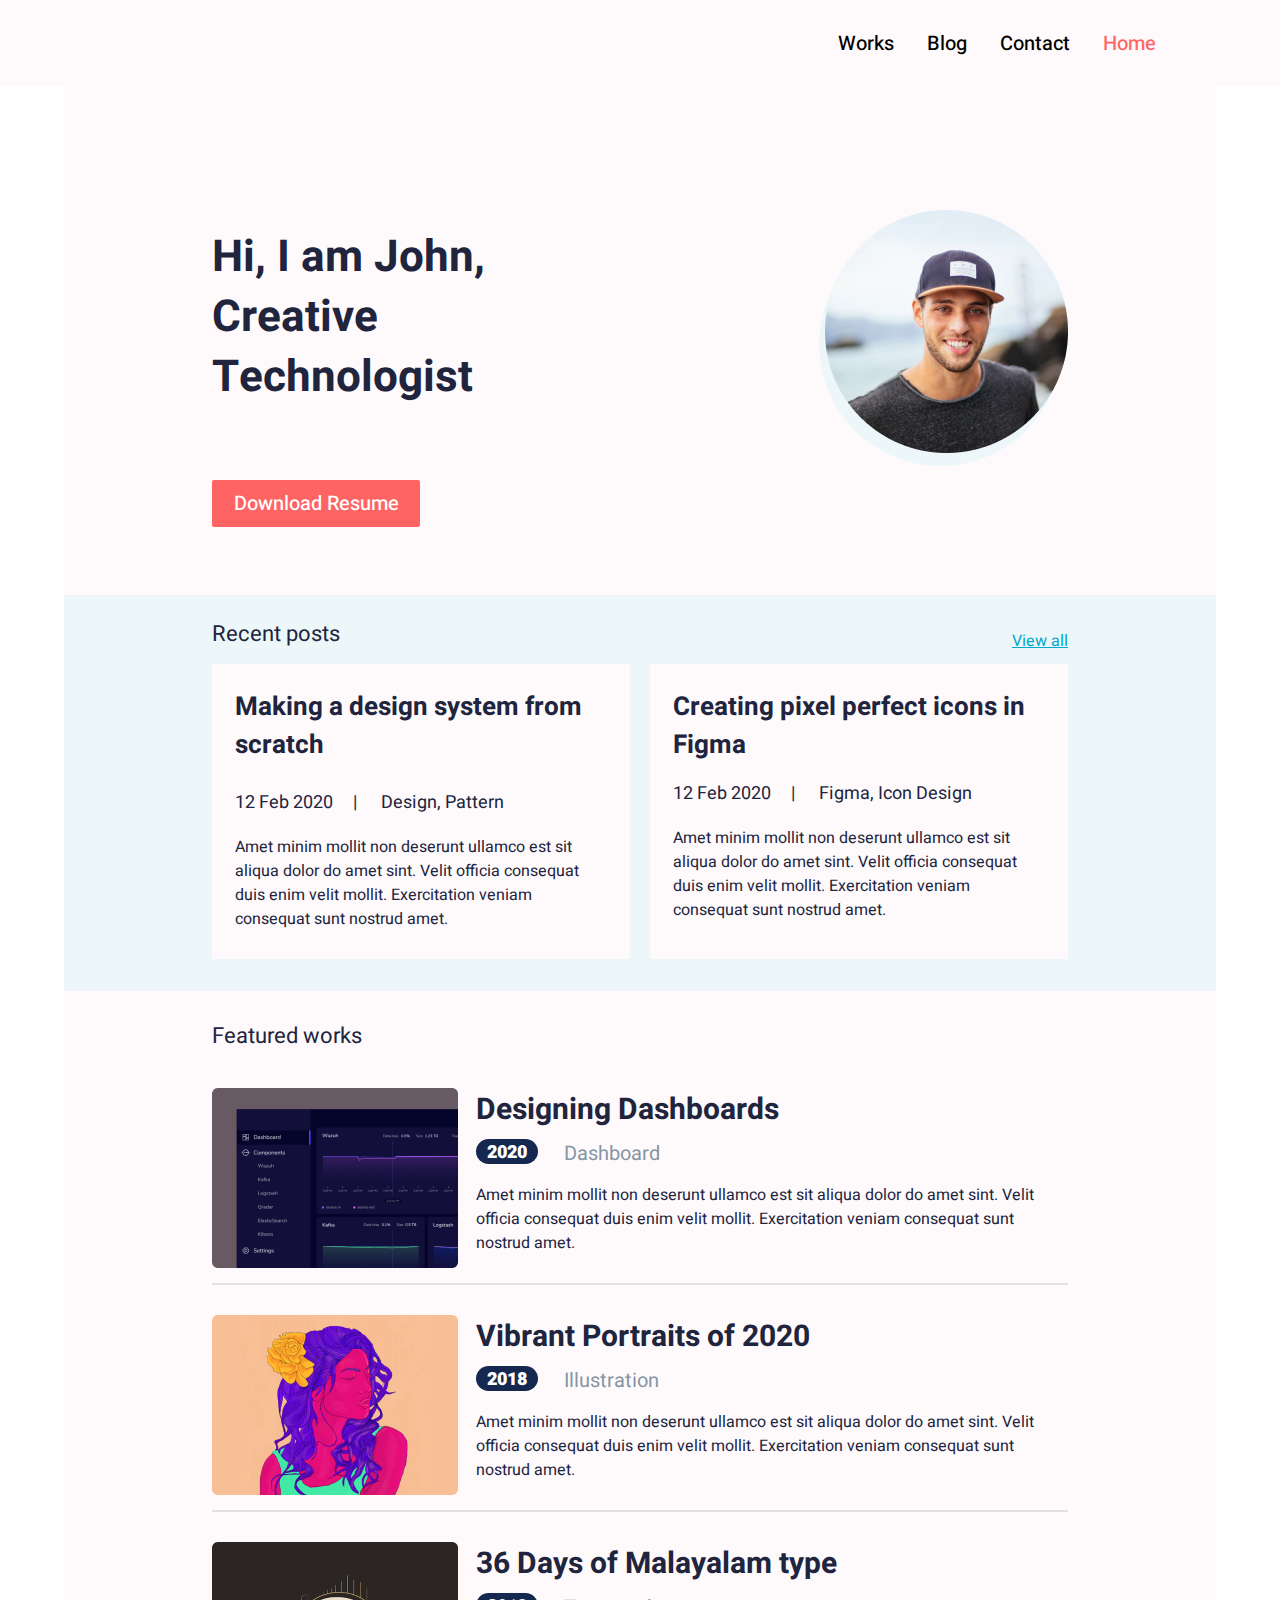
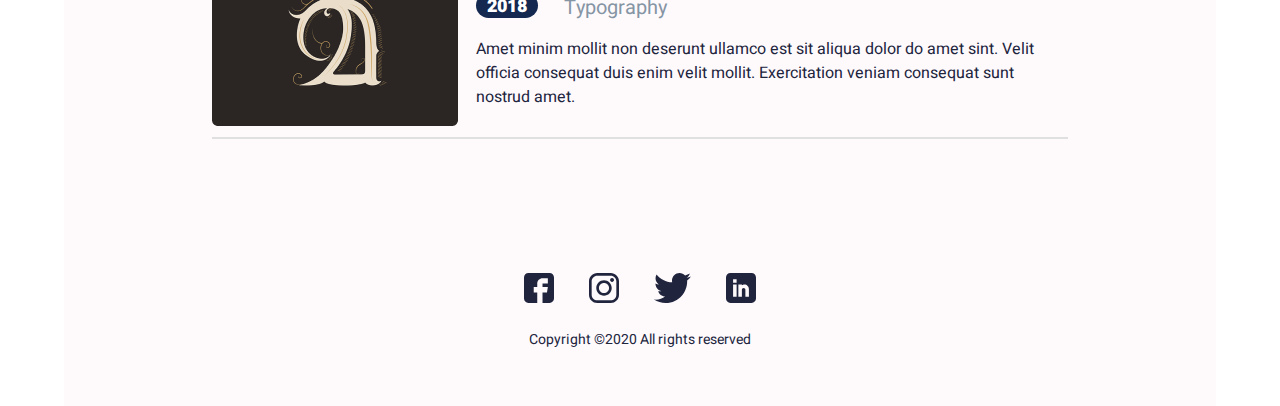
==== index.html @ 5bffc202 "finished project" ====
<!DOCTYPE html>
<html lang="zxx">
  <head>
    <meta charset="UTF-8" />
    <meta http-equiv="X-UA-Compatible" content="IE=edge" />
    <meta name="viewport" content="width=device-width, initial-scale=1.0" />
    <title>John`s work</title>
    <!-- Font -->
    <link
      href="https://fonts.googleapis.com/css?family=Heebo:regular,500,700,900"
      rel="stylesheet"
    />
    <link
      href="http://fonts.cdnfonts.com/css/circular-std?styles=17907"
      rel="stylesheet"
    />
    <link
      href="//db.onlinewebfonts.com/c/860c3ec7bbc5da3e97233ccecafe512e?family=Circular+Std+Book"
      rel="stylesheet"
      type="text/css"
    />
    <link rel="stylesheet" href="/Styles.css" />
    <script
  src="https://code.jquery.com/jquery-3.5.1.slim.js"
  integrity="sha256-DrT5NfxfbHvMHux31Lkhxg42LY6of8TaYyK50jnxRnM="
  crossorigin="anonymous"></script>
    <script src="js.js"></script>
    <style>
.home{
  color: #ff6464;
}
    </style>
  </head>

  <body>
    <div class="wrapper">
      <!------------------------------- Nav bar ---------------------------------------->
      <header class="header">
       
        <nav class="header-container"> 
          <div class="header-burger">
          <span></span>
          </div>
          <ul class="menu-list">
            <li class="menu-item">
              <a class="nav-link" href="work.html">Works</a>
            </li>
            <li class="menu-item">
              <a class="nav-link" href="blog.html">Blog</a>
            </li>
            <li class="menu-item">
              <a class="nav-link" href="">Contact</a>
            </li>
            <li class="menu-item">
              <a class="nav-link home" href="#">Home</a>
            </li>
          </ul>
        </nav>
      </header>
      <main class="page">
        <!------------------------------------- PAGE INTRODUCTION (HERO) --------------------------------------->
        <section class="hero">
          <div class="hero-container container">
            <div class="hero-photo">
              <img src="/images/John.png" alt="User photo" title="John" />
            </div>
            <div class="photo-shadow"></div>
            <div class="hero-text">
              <h1 class="introduction-greeting">
                Hi, I am John,<br />Creative Technologist
              </h1>
              <p class="introduction-content">
                Amet minim mollit non deserunt ullamco est sit aliqua dolor do
                amet sint. Velit officia consequat duis enim velit mollit.
                Exercitation veniam consequat sunt nostrud amet.
              </p>
              <div class="button">
                <a href="href////////" class="button-text" download="Resume"
                  >Download Resume</a
                >
              </div>
            </div>
          </div>
        </section>
        <!------------------------------------- SECOND SECTION OF THE PAGE --------------------------------->
        <section class="second-part">
          <div class="second-part-container container">
            <div class="posts-options">
              <div class="recent-posts">Recent posts</div>
              <a href="href//////" target="_blank" class="view-all">View all</a>
            </div>
            <div class="posts">
              <!---------------------------------- First post ----------------------------------->
              <article class="first-post">
                <a href="href\\;;;;;" target="_blank" >
                  <h2 class="post-heading">Making a design system from scratch</h2></a
                ></a>
              <pre><time datetime="2020-02-12">12 Feb 2020</time>     |      Design, Pattern</pre>
                <p class="post-summary">
                  Amet minim mollit non deserunt ullamco est sit aliqua dolor do
                  amet sint. Velit officia consequat duis enim velit mollit.
                  Exercitation veniam consequat sunt nostrud amet.
                </p>
              </article>
              <!-------------------------------- Second post ------------------------------------>
              <article class="second-post">
                <a href="href\\;;;;;" target="_blank" class="post-heading"
                  >Creating pixel perfect icons in Figma</a
                >
                <pre><time datetime="2020-02-12">12 Feb 2020</time>     |      Figma, Icon Design</pre>
                <p class="post-summary">
                  Amet minim mollit non deserunt ullamco est sit aliqua dolor do
                  amet sint. Velit officia consequat duis enim velit mollit.
                  Exercitation veniam consequat sunt nostrud amet.
                </p>
              </article>
            </div>
          </div>
        </section>

        <!------------------------------- WORKS PARTS --------------------------------------->
        <section class="works-container container">
          <div class="Works-heading">
            <div class="table-cell">Featured works</div>
          </div>
          <div class="Featured-works">
            <!------------------------------ First work ----------------------------------->
            <article class="work-container">
              <a href="dashboards.html" target="_blank"
                ><img
                  src="/images/Fworks_1.png"
                  alt="work 1 photo"
                  class="work-img"
              /></a>
              <div class="work-discription">
                <a href="dashboards.html" target="_blank">
                  <h2 class="work-heading">Designing Dashboards</h2> </a
                >
                <div class="year-and-scope">
                  <div class="year">2020</div>
                  <div class="work-scope">Dashboard</div>
                </div>
                <p class="work-discription-text">
                  Amet minim mollit non deserunt ullamco est sit aliqua dolor do
                  amet sint. Velit officia consequat duis enim velit mollit.
                  Exercitation veniam consequat sunt nostrud amet.
                </p>
              </div>
            </article>
            <hr />
            <!------------------------------ Second work ----------------------------------->
            <article class="work-container">
              <a href="href\\...work2" target="_blank">
                <img src="/images/Fworks_2.png" alt="work 2 photo" width="246"
              /></a>

              <div class="work-discription">
                <a href="href\\...work2" target="_blank" 
                  >
                  <h2 class="work-heading">Vibrant Portraits of 2020</h2> </a
                >
                <div class="year-and-scope">
                  <div class="year">2018</div>
                  <div class="work-scope">Illustration</div>
                </div>
                <p class="work-discription-text">
                  Amet minim mollit non deserunt ullamco est sit aliqua dolor do
                  amet sint. Velit officia consequat duis enim velit mollit.
                  Exercitation veniam consequat sunt nostrud amet.
                </p>
              </div>
            </article>
            <hr />
            <!------------------------------ Third work ----------------------------------->
            <article class="work-container">
              <a href="href\\...work3" target="_blank">
                <img src="/images/Fworks_3.png" alt="work 3 photo" width="246"
              /></a>
              <div class="work-discription">
                <a href="href\\...work3" target="_blank" 
                  >
                  <h2 class="work-heading">36 Days of Malayalam type</h2></a
                >
                <div class="year-and-scope">
                  <div class="year">2018</div>
                  <div class="work-scope">Typography</div>
                </div>
                <p class="work-discription-text">
                  Amet minim mollit non deserunt ullamco est sit aliqua dolor do
                  amet sint. Velit officia consequat duis enim velit mollit.
                  Exercitation veniam consequat sunt nostrud amet.
                </p>
              </div>
            </article>
            <hr />
          </div>
          <hr class="mobile-hr" />
        </section>
      </main>
      <!-------------------------------------- Footer ------------------------------------------>
      <footer>
        <div class="footer-container container">
          <div class="footer-content">
            <div class="vector-icons">
              <object type="image/svg+xml" data="picture.svg">
                <a href="{Facebook_url}" target="_blank"
                  ><img alt="Facebook icon" src="/Vector_icons_svg/fb.svg"
                /></a>
              </object>
              <object type="image/svg+xml" data="picture.svg">
                <a href="{Insta_url}" target="_blank"
                  ><img alt="Instagram icon" src="/Vector_icons_svg/insta.svg"
                /></a>
              </object>
              <object type="image/svg+xml" data="picture.svg">
                <a href="{Group_url}" target="_blank" class="svg"
                  ><img alt="Group icon" src="/Vector_icons_svg/Group.svg"
                /></a>
              </object>
              <object type="image/svg+xml" data="picture.svg">
                <a href="{Linkedin_url}" target="_blank"
                  ><img
                    alt="Linkedin icon"
                    src="/Vector_icons_svg/Linkedin.svg"
                /></a>
              </object>
            </div>
            <div class="copyright">Copyright ©2020 All rights reserved</div>
          </div>
        </div>
      </footer>
    </div>
  </body>
</html>
---- Styles.css ----
*,
*::before,
*::after {
  box-sizing: border-box;
  margin: 0px;
  padding: 0px;
}
a {
  text-decoration: none;
  color: inherit;
}
Ul,
ol,
li {
  list-style: none;
}

h1,
h2,
h3,
h5,
h6 {
  font-size: inherit;
  font-weight: inherit;
}

.header-container,
.hero-container,
.works-container,
.footer-container,
.blog-container,
.my-work-container {
  background-color: rgb(254, 250, 252);
}

body {
  font-family: "Heebo";
  font-style: normal;
  height: 100%;
  color: #21243d;
}

.wrapper {
  min-height: 100%;
  overflow: hidden;
  display: flex;
  flex-direction: column;
}

.container {
  max-width: 1152px;
  margin: 0 auto;
  padding: 0px 148px 0px 148px;
}
@media (max-width: 376px) {
  .container {
    max-width: none;
    padding: 0px 10px 0px 10px;
  }
  body.lock {
    overflow: hidden;
  }
}

/* ----------------------------HEADER--------------------------- */
.header {
  position: fixed;
  top: 0px;
  left: 0px;
  width: 100%;
  z-index: 50;
}
.header::before {
  content: "";
  position: absolute;
  top: 0;
  left: 0;
  width: 100%;
  height: 100%;
  background-color: rgb(254, 250, 252);
  z-index: 2;
}
.header-burger {
  display: none;
}
.header-container {
  margin: 0px auto;
  max-width: 1152px;
  padding-right: 60px;
  height: 86px;
  display: flex;
  align-items: center;
  justify-content: flex-end;
}
.menu-list {
  display: flex;
  flex-direction: row;
  position: relative;
  z-index: 3;
}

.menu-item:not(:last-child) {
  margin: 0px 33px 0px 0px;
}

.nav-link {
  text-decoration: none;
  font-weight: 500;
  font-size: 20px;
  line-height: 29px;
  color: #000000;
}

@media (max-width: 376px) {
  .header-container {
    height: 50px;
    padding-right: 18px;
  }
  .header-burger {
    display: block;
    position: relative;
    width: 30px;
    height: 20px;
    z-index: 3;
  }
  .header-burger:before,
  .header-burger:after {
    content: "";
    position: absolute;
    left: 0;
    background-color: #21243d;
    height: 2px;
    width: 100%;
    transition: all 0.4s;
  }

  .header-burger:before {
    top: 0;
  }
  .header-burger.active:before {
    transform: rotate(45deg);
    top: 9px;
  }
  .header-burger.active:after {
    transform: rotate(-45deg);
    bottom: 9px;
  }
  .header-burger.active span {
    transform: scale(0);
  }

  .header-burger:after {
    bottom: 0;
  }
  .header-burger span {
    position: absolute;
    left: 0;
    background-color: #21243d;
    height: 2px;
    width: 100%;
    top: 9px;
    transition: all 0.4s;
  }
  .menu-list {
    position: fixed;
    left: 0;
    top: -100%;
    width: 100%;
    height: 100%;
    background-color: #edf7fa;
    z-index: 1;
    padding: 70px 0px 0px 40px;
    display: block;
  }
  .menu-list.active {
    top: 0px;
    transition: all 0.5s;
  }
  .nav-link {
    font-weight: 500;
    font-size: 50px;
    line-height: 95px;
  }
}

/* ---------------------------------------PAGE---------------------------- */

.hero-container {
  height: 595px;
  display: flex;
  flex-direction: row-reverse;
  justify-content: space-between;
  position: relative;
}
@media (max-width: 376px) {
  main {
    height: 100%;
    overflow: hidden;
  }

  .hero-container {
    flex-direction: column;
    align-items: center;
    flex: 0 1 auto;
    height: 100%;
  }
}

/* ------------------------------PAGE INTRODUCTION------------------------ */
.hero {
  width: 100%;
  height: 29.152%;
}

.hero-text {
  margin-top: 228px;
  max-width: 50%;
  display: flex;
  flex-direction: column;
  align-items: flex-start;
}

.hero-photo {
  width: 243px;
  height: 243px;
  position: relative;
  z-index: 2;
  top: 210px;
  border-radius: 50%;
}
.hero-photo:hover {
  box-shadow: 0 0 25px rgba(90, 98, 221, 0.6);
}

.hero-photo img {
  width: 100%;
  height: 100%;
}

.photo-shadow {
  position: absolute;
  z-index: 1;
  width: 243px;
  height: 243px;
  left: 755px;
  top: 223px;
  background: #edf7fa;
  border-radius: 50%;
}

h1 {
  font-weight: 700;
  font-size: 44px;
  line-height: 60px;
}
.page-greeting {
  margin: 210px;
}
.introduction-content {
  color: rgb(254, 250, 252);
  font-weight: 400;
  font-size: 16px;
  line-height: 24px;
}
.button-text {
  display: table-cell;
  vertical-align: middle;
  color: white;
  font-weight: 500;
  font-size: 20px;
  line-height: 29px;
  text-align: center;
}

.button {
  display: table;
  width: 208px;
  height: 47px;
  background: #ff6464;
  border-radius: 2px;
  border: 0;
}

.button:hover {
  box-shadow: 0 0 15px rgba(33, 33, 33, 0.6);
}
@media (max-width: 376px) {
  .hero {
    height: 100%;
  }
  .hero-photo {
    width: 170.86px;
    height: 170.86px;
    top: 83px;
  }

  .hero-photo img {
    width: 100%;
    height: 100%;
  }

  .photo-shadow {
    position: absolute;
    z-index: 1;
    width: 174.38px;
    height: 180px;
    left: 97px;
    top: 83px;
  }

  .hero-text {
    max-width: 100%;
    align-items: center;
    margin-top: 109px;
    padding: 58px;
  }

  h1.introduction-greeting {
    width: 312px;
  }
  .introduction-content {
    color: white;
    width: 328px;
    margin-top: 21px;
    font-weight: 400;
    font-size: 16px;
    line-height: 24px;
    color: inherit;
    text-align: center;
    padding: 0px 3px;
  }

  h1 {
    font-size: 32px;
    line-height: 40px;
    text-align: center;
  }
  .button {
    margin-top: 27px;
  }
}
/* ------------------------ POSTS SECTION OF THE PAGE ----------------------------- */
.second-part-container {
  height: 396px;
  background-color: #edf7fa;
}
.posts-options {
  display: flex;
  flex-direction: row;
  justify-content: space-between;
}
.recent-posts {
  padding-top: 9px;
  width: 130px;
  height: 60px;
  font-weight: 400;
  font-size: 22px;
  line-height: 60px;
}
.view-all {
  width: 208px;
  height: 20px;
  margin-top: 34px;
  margin-bottom: 15px;
  font-weight: 400;
  font-size: 16px;
  line-height: 24px;
  text-align: right;
  text-decoration: underline;
  color: #00a8cc;
}

/* ----------------------------- First and second posts -------------------------- */
.posts {
  display: flex;
  flex-direction: row;
  justify-content: space-between;
  height: 328px;
}

.first-post,
.second-post {
  width: 418px;
  height: 295px;
  padding-top: 24px;
  padding-left: 23px;
  padding-right: 21px;
  background-color: rgb(254, 250, 252);
}
.first-post:hover,
.second-post:hover {
  -webkit-transform: scale(1.1);
  -ms-transform: scale(1.1);
  transform: scale(1.1);
}

.post-heading {
  color: inherit;
  width: 374px;
  height: 85px;
  font-weight: 700;
  font-size: 26px;
  line-height: 38px;
}

pre {
  font-family: inherit;
  width: 374px;
  height: 34px;
  font-weight: 400;
  font-size: 18px;
  line-height: 26px;
  margin-top: 17px;
  margin-bottom: 11px;
}
/* 
h5 {
  font-weight: 400;
  font-size: 16px;
  line-height: 24px;
} */
.post-summary {
  font-weight: 400;
  font-size: 16px;
  line-height: 24px;
  width: 368px;
  height: 117px;
  left: 171px;
  top: 835px;
}

@media (max-width: 376px) {
  .second-part-container {
    height: 647px;
  }

  .recent-posts {
    padding-top: 9px;
    width: 105px;
    height: 60px;
    font-size: 18px;
    line-height: 60px;
  }
  .view-all {
    visibility: hidden;
  }
  .posts {
    flex-direction: column;
  }
  .first-post {
    margin-bottom: 17px;
  }
  .second-post {
    margin-bottom: 38px;
  }

  .first-post,
  .second-post {
    width: 354px;
    height: 266px;
    padding-top: 12px;
    padding-left: 19px;
    padding-right: 8px;
  }
  .post-heading {
    width: 327px;
    height: 60px;
    font-size: 22px;
    line-height: 30px;
  }
  pre {
    font-size: 16px;
    line-height: 24px;
    width: 300px;
    height: 24px;
    margin-top: 12px;
    margin-bottom: 19px;
  }

  .post-summary {
    font-size: 16px;
    line-height: 24px;
    width: 314px;
    height: 117px;
    left: 30px;
    top: 853px;
  }
}
/* -------------------------------------- WORKS SECTION OF THE PAGE----------------------------------------- */
.Works-heading {
  display: table;
  width: 170px;
  height: 60px;
  font-weight: 400;
  font-size: 22px;
  line-height: 60px;
  color: #21243d;
  padding-top: 15px;
}
.table-cell {
  display: table-cell;
  vertical-align: middle;
  width: 100%;
  height: 100%;
}
.Featured-works {
  padding: 22px 0px 85px 0px;
}
.Featured-works > *:not(:first-child) {
  padding-top: 30px;
}

.work-container {
  display: flex;
  flex-direction: row;
}

.work-discription {
  margin-left: 18px;
}
.work-heading {
  color: inherit;
  width: 375px;
  height: 44px;
  font-weight: 700;
  font-size: 30px;
  line-height: 44px;
}
.year-and-scope {
  display: flex;
  flex-direction: row;
  margin-top: 7px;
}
.year {
  width: 62px;
  height: 25px;
  background: #142850;
  border-radius: 16px;
  font-weight: 900;
  font-size: 18px;
  color: #ffffff;
  text-align: center;
}
.work-scope {
  width: 374px;
  height: 34px;
  font-weight: 400;
  font-size: 20px;
  line-height: 29px;
  color: #8695a4;
  margin-left: 26px;
}
.work-discription-text {
  width: 594px;
  height: 100px;
  padding-right: 14px;
  margin-top: 10px;
}
hr {
  border: 1px solid #e0e0e0;
}
hr {
  padding-top: 0px !important;
}
.mobile-hr {
  display: none;
}

@media (max-width: 376px) {
  .works-container {
    height: 670px;
    width: 375px;
    padding-bottom: 150px;
  }
  .Works-heading {
    font-size: 18px;
    padding-top: 0px;
    margin-left: 10px;
  }

  .Featured-works > *:not(:first-child) {
    visibility: hidden;
    display: flex;
    justify-content: center;
  }
  .Featured-works {
    padding: 0px;
    height: 457px;
  }

  .work-container {
    display: flex;
    flex-direction: column;
    width: 344px;
  }
  .work-img {
    height: 230px;
    width: 339px;
    margin-left: 10px;
  }

  .work-discription {
    padding-top: 17px;
    height: 225px;
    margin-left: 10px;
  }
  .work-heading {
    color: inherit;
    width: 300px;
    font-size: 24px;
    line-height: 30px;
  }

  .year-and-scope {
    margin-top: 16px;
  }
  .year {
    font-size: 16px;
    text-align: center;
  }
  .work-scope {
    width: 80px;
    height: 24px;
    font-size: 16px;
    line-height: 24px;
    margin-left: 22px;
  }
  .work-discription-text {
    margin-top: 25px;
    width: 339px;
    padding-right: 0px;
  }
  .mobile-hr {
    display: block;
    margin-top: 17px;
  }
  hr {
    width: 344px;
  }
}

/* ------------------------------------------- FOOTER -------------------------------------- */
.footer-container {
  height: 182px;
}
.footer-content {
  padding-top: 49px;
  height: 81px;
  display: flex;
  flex-direction: column;
  align-items: center;
}
.vector-icons {
  margin-bottom: 26px;
  width: 232px;
  display: flex;
  justify-content: space-between;
}
object {
  height: 30px;
}
object:hover {
  box-shadow: 0 0 11px rgba(33, 33, 33, 0.7);
}

.copyright {
  height: 21px;
  font-weight: 400;
  font-size: 14px;
  line-height: 21px;
  text-align: center;
}

@media (max-width: 376px) {
  .footer-container {
    height: 182px;
  }
}

/* --------------------------------------- BLOG ---------------------------------------- */

.blogs-content,
.works-content {
  padding: 160px 0px 0px 0px;
  width: 682px;
  display: flex;
  flex-direction: column;
  text-align: left;
  margin: 0px auto;
}

.page-heading {
  margin-bottom: 55px;
}

.blog-title {
  color: inherit;
  width: 682px;
  height: 47px;
  font-weight: 500;
  font-size: 30px;
  line-height: 44px;
}

.date-and-scope {
  width: 374px;
  height: 34px;
  font-weight: 400;
  font-size: 20px;
  line-height: 29px;
  margin-bottom: 15px;
}
.express {
  font-weight: 400;
  font-size: 20px;
  line-height: 29px;
  color: #8695a4;
}

.blog-discription {
  margin-bottom: 29px;
}
.line {
  margin-bottom: 32px;
}
.blogs-content > .line:last-of-type {
  margin-bottom: 53px;
}

@media (max-width: 376px) {
  .blog-container,
  .works-container {
    width: 375px;
  }
  .blogs-content {
    padding: 74px 0px 0px 0px;
    width: 339px;
  }

  h1.page-heading {
    margin-bottom: 18px;
    font-size: 30px;
    width: 62px;
    height: 60px;
  }
  .blog-title {
    width: 312px;
    height: 38px;
    font-size: 26px;
    line-height: 38.19px;
  }
  .date-and-scope {
    width: 100%;
    height: 24px;
    font-size: 16px;
    line-height: 24px;
    margin-bottom: 17px;
  }
  .express {
    font-size: 16px;
    line-height: 23.5px;
  }
  .blog-discription {
    margin-bottom: 24px;
  }
  .line {
    margin-bottom: 18px;
  }
  .blogs-content > .line:last-of-type {
    margin-bottom: 57px;
  }
}

/* --------------------------------------- WORK PAGE ---------------------------------------- */

.narrow-work-discription {
  width: 432px;
  height: 93px;
  padding-right: 14px;
  margin-top: 12px;
  margin-bottom: 47px;
}

.four-featured-works {
  padding: 22px 0px 85px 0px;
}
.four-featured-works > *:not(:first-child) {
  padding-top: 43px;
}
.extra-work {
  display: none;
}

@media (max-width: 376px) {
  .works-content {
    padding: 74px 0px 0px 0px;
    width: 376px;
  }

  .four-featured-works > *:not(:first-child) {
    visibility: hidden;
    display: flex;
    justify-content: center;
  }
  .four-featured-works {
    padding: 0px;
    height: 457px;
    width: 376px;
  }
  .narrow-work-discription {
    margin-top: 25px;
    width: 339px;
    padding-right: 0px;
  }
  .after-1-work-hr {
    margin-top: 17px;
  }
  .extra-work {
    display: flex;
    flex-direction: column;
    width: 344px;
    margin-top: 22px;
  }
  .last-hr {
    margin-top: 17px;
  }
}

/* --------------------------------------- DASHBOARD PAGE ---------------------------------------- */
.dashboard-content {
  padding-top: 148px;
}
.dashboard-heading {
  margin-bottom: 30px;
}
.year-pink-bgc {
  background-color: #ff7c7c;
}

.dashboard-scope {
  margin-left: 17px;
  margin-bottom: 23px;
}
.dash-discription {
  margin-bottom: 46px;
}
.taxi-discription {
  margin-bottom: 30px;
}
.dash-img {
  margin-bottom: 54px;
}
.taxi-img,
.form-img {
  margin-bottom: 27px;
}
.heading-1 {
  font-weight: 500;
  font-size: 30px;
  line-height: 35px;
  margin-bottom: 15px;
}
.heading-2 {
  font-weight: 500;
  font-size: 24px;
  line-height: 30px;
  margin-bottom: 30px;
}
@media (max-width: 376px) {
  .dashboard-content {
    padding-top: 82px;
  }
  h1.dashboard-heading {
    font-size: 30px;
    line-height: 40px;
    margin-bottom: 23px;
    width: 339px;
    height: 80px;
  }

  .dashboard-scope {
    width: 262px;
    margin-left: 15px;
    margin-bottom: 24px;
  }
  .dash-discription {
    margin-bottom: 23px;
    width: 339px;
    height: 96px;
  }
  .taxi-discription {
    margin-bottom: 24px;
    width: 339px;
    height: 96px;
  }
  .dash-img {
    margin-bottom: 54px;
  }
  .taxi-img {
    margin-bottom: 23px;
  }

  .form-img {
    margin-bottom: 30px;
  }
  .heading-1 {
    font-size: 26px;

    margin-bottom: 15px;
  }
  .heading-2 {
    font-size: 20px;
    margin-bottom: 30px;
  }
}
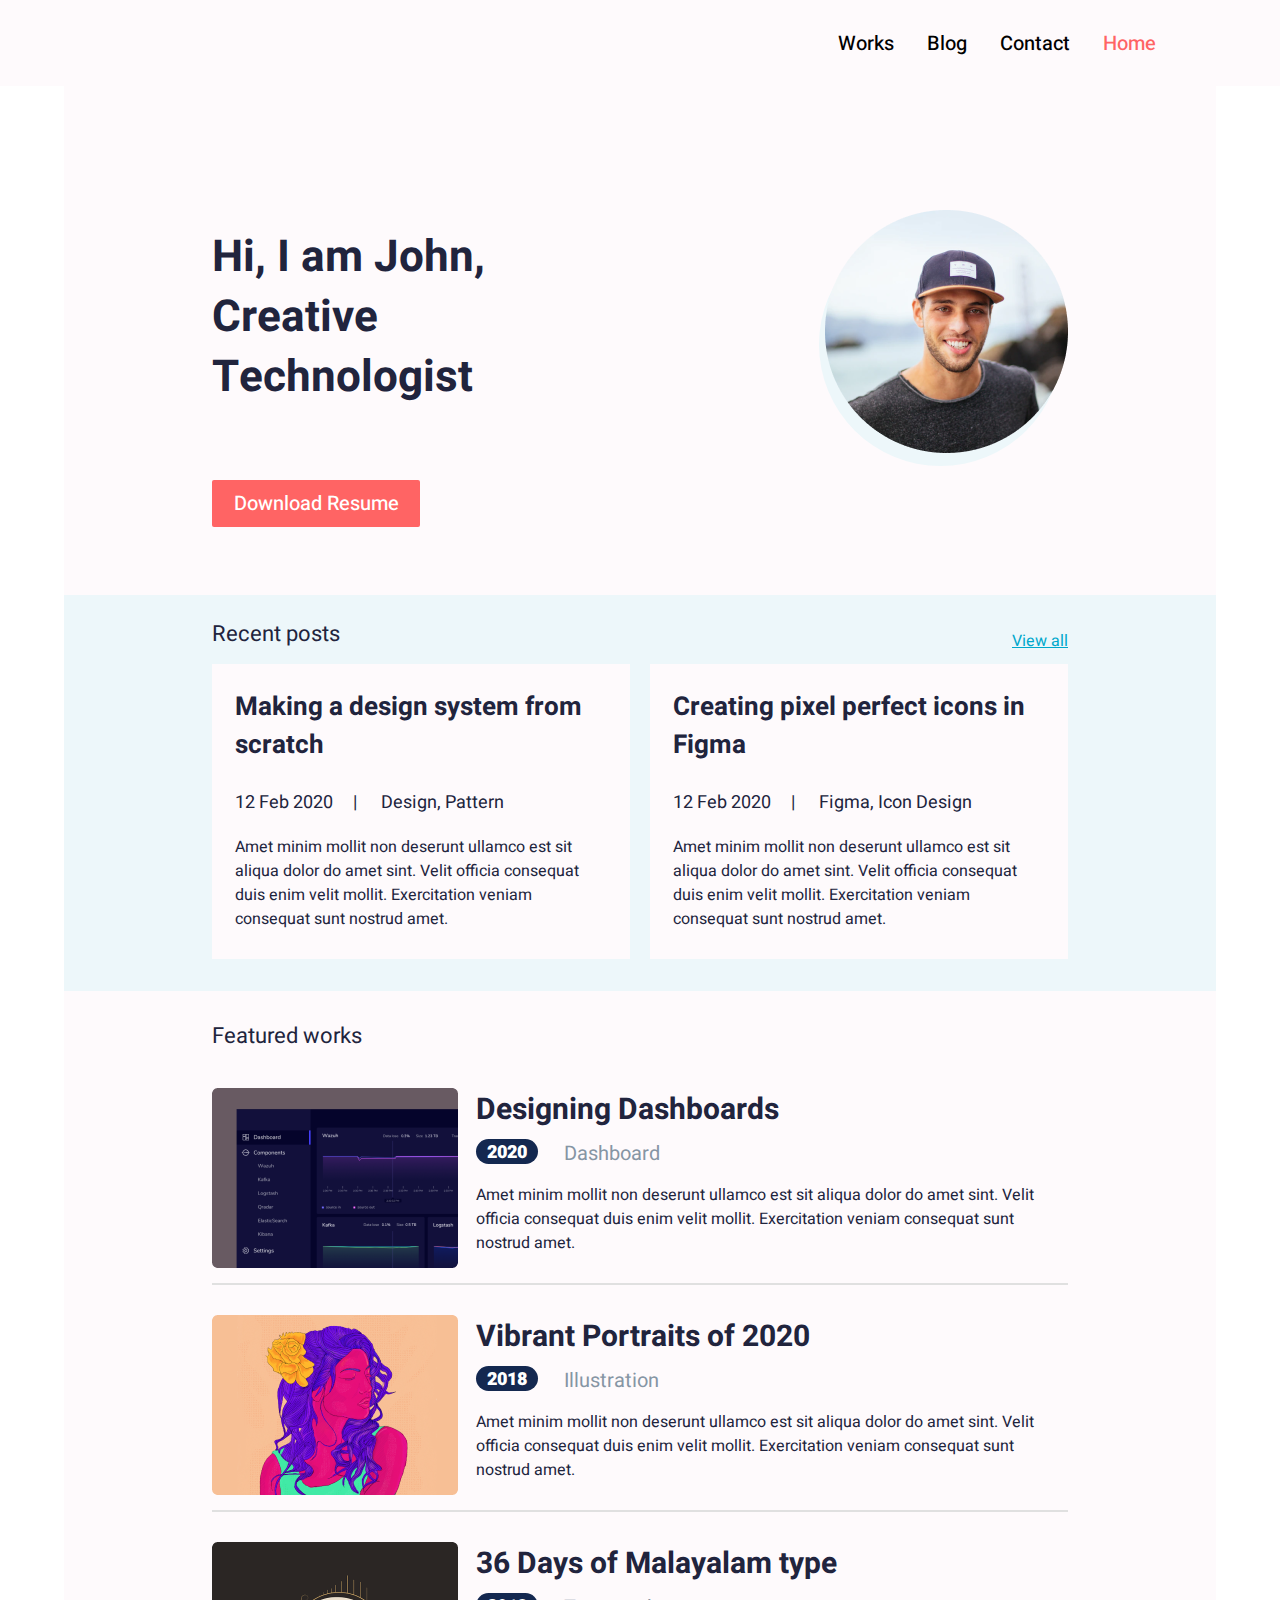
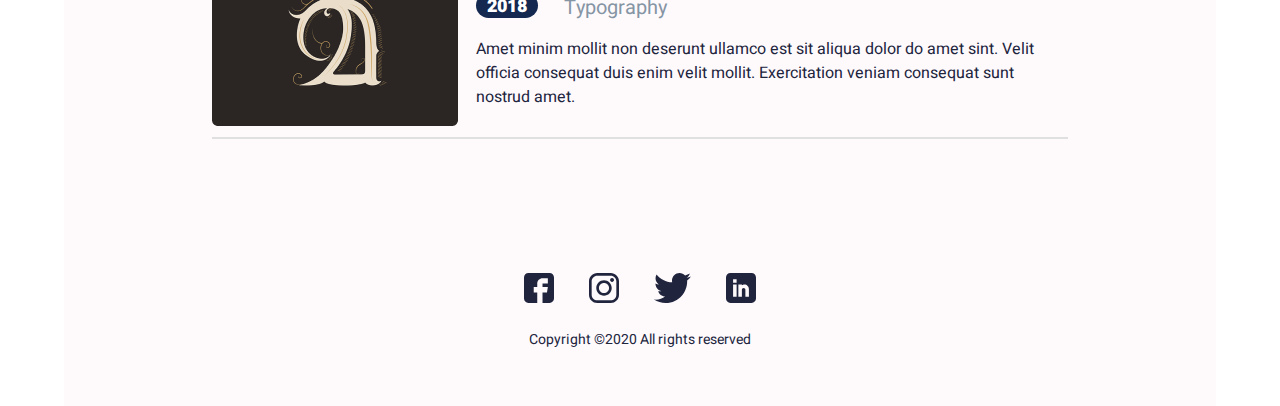
==== commit 1c2d9b97: "checked with validator" ====
--- a/index.html
+++ b/index.html
@@ -21,14 +21,15 @@
     />
     <link rel="stylesheet" href="/Styles.css" />
     <script
-  src="https://code.jquery.com/jquery-3.5.1.slim.js"
-  integrity="sha256-DrT5NfxfbHvMHux31Lkhxg42LY6of8TaYyK50jnxRnM="
-  crossorigin="anonymous"></script>
+      src="https://code.jquery.com/jquery-3.5.1.slim.js"
+      integrity="sha256-DrT5NfxfbHvMHux31Lkhxg42LY6of8TaYyK50jnxRnM="
+      crossorigin="anonymous"
+    ></script>
     <script src="js.js"></script>
     <style>
-.home{
-  color: #ff6464;
-}
+      .home {
+        color: #ff6464;
+      }
     </style>
   </head>
 
@@ -36,10 +37,9 @@
     <div class="wrapper">
       <!------------------------------- Nav bar ---------------------------------------->
       <header class="header">
-       
-        <nav class="header-container"> 
+        <nav class="header-container">
           <div class="header-burger">
-          <span></span>
+            <span></span>
           </div>
           <ul class="menu-list">
             <li class="menu-item">
@@ -75,7 +75,7 @@
                 Exercitation veniam consequat sunt nostrud amet.
               </p>
               <div class="button">
-                <a href="href////////" class="button-text" download="Resume"
+                <a href="" class="button-text" download="Resume"
                   >Download Resume</a
                 >
               </div>
@@ -86,16 +86,18 @@
         <section class="second-part">
           <div class="second-part-container container">
             <div class="posts-options">
-              <div class="recent-posts">Recent posts</div>
-              <a href="href//////" target="_blank" class="view-all">View all</a>
+              <h2 class="recent-posts">Recent posts</h2>
+              <a href="" target="_blank" class="view-all">View all</a>
             </div>
             <div class="posts">
               <!---------------------------------- First post ----------------------------------->
               <article class="first-post">
-                <a href="href\\;;;;;" target="_blank" >
-                  <h2 class="post-heading">Making a design system from scratch</h2></a
-                ></a>
-              <pre><time datetime="2020-02-12">12 Feb 2020</time>     |      Design, Pattern</pre>
+                <a href="" target="_blank">
+                  <h3 class="post-heading">
+                    Making a design system from scratch
+                  </h3></a
+                >
+                <pre><time datetime="2020-02-12">12 Feb 2020</time>     |      Design, Pattern</pre>
                 <p class="post-summary">
                   Amet minim mollit non deserunt ullamco est sit aliqua dolor do
                   amet sint. Velit officia consequat duis enim velit mollit.
@@ -104,8 +106,10 @@
               </article>
               <!-------------------------------- Second post ------------------------------------>
               <article class="second-post">
-                <a href="href\\;;;;;" target="_blank" class="post-heading"
-                  >Creating pixel perfect icons in Figma</a
+                <a href="" target="_blank">
+                  <h3 class="post-heading">
+                    Creating pixel perfect icons in Figma
+                  </h3></a
                 >
                 <pre><time datetime="2020-02-12">12 Feb 2020</time>     |      Figma, Icon Design</pre>
                 <p class="post-summary">
@@ -121,7 +125,7 @@
         <!------------------------------- WORKS PARTS --------------------------------------->
         <section class="works-container container">
           <div class="Works-heading">
-            <div class="table-cell">Featured works</div>
+            <h2 class="table-cell">Featured works</h2>
           </div>
           <div class="Featured-works">
             <!------------------------------ First work ----------------------------------->
@@ -134,8 +138,8 @@
               /></a>
               <div class="work-discription">
                 <a href="dashboards.html" target="_blank">
-                  <h2 class="work-heading">Designing Dashboards</h2> </a
-                >
+                  <h3 class="work-heading">Designing Dashboards</h3>
+                </a>
                 <div class="year-and-scope">
                   <div class="year">2020</div>
                   <div class="work-scope">Dashboard</div>
@@ -150,15 +154,14 @@
             <hr />
             <!------------------------------ Second work ----------------------------------->
             <article class="work-container">
-              <a href="href\\...work2" target="_blank">
+              <a href="" target="_blank">
                 <img src="/images/Fworks_2.png" alt="work 2 photo" width="246"
               /></a>
 
               <div class="work-discription">
-                <a href="href\\...work2" target="_blank" 
-                  >
-                  <h2 class="work-heading">Vibrant Portraits of 2020</h2> </a
-                >
+                <a href="" target="_blank">
+                  <h3 class="work-heading">Vibrant Portraits of 2020</h3>
+                </a>
                 <div class="year-and-scope">
                   <div class="year">2018</div>
                   <div class="work-scope">Illustration</div>
@@ -173,13 +176,12 @@
             <hr />
             <!------------------------------ Third work ----------------------------------->
             <article class="work-container">
-              <a href="href\\...work3" target="_blank">
+              <a href="" target="_blank">
                 <img src="/images/Fworks_3.png" alt="work 3 photo" width="246"
               /></a>
               <div class="work-discription">
-                <a href="href\\...work3" target="_blank" 
-                  >
-                  <h2 class="work-heading">36 Days of Malayalam type</h2></a
+                <a href="" target="_blank">
+                  <h3 class="work-heading">36 Days of Malayalam type</h3></a
                 >
                 <div class="year-and-scope">
                   <div class="year">2018</div>
@@ -203,22 +205,22 @@
           <div class="footer-content">
             <div class="vector-icons">
               <object type="image/svg+xml" data="picture.svg">
-                <a href="{Facebook_url}" target="_blank"
+                <a href="" target="_blank"
                   ><img alt="Facebook icon" src="/Vector_icons_svg/fb.svg"
                 /></a>
               </object>
               <object type="image/svg+xml" data="picture.svg">
-                <a href="{Insta_url}" target="_blank"
+                <a href="" target="_blank"
                   ><img alt="Instagram icon" src="/Vector_icons_svg/insta.svg"
                 /></a>
               </object>
               <object type="image/svg+xml" data="picture.svg">
-                <a href="{Group_url}" target="_blank" class="svg"
+                <a href="" target="_blank" class="svg"
                   ><img alt="Group icon" src="/Vector_icons_svg/Group.svg"
                 /></a>
               </object>
               <object type="image/svg+xml" data="picture.svg">
-                <a href="{Linkedin_url}" target="_blank"
+                <a href="" target="_blank"
                   ><img
                     alt="Linkedin icon"
                     src="/Vector_icons_svg/Linkedin.svg"
